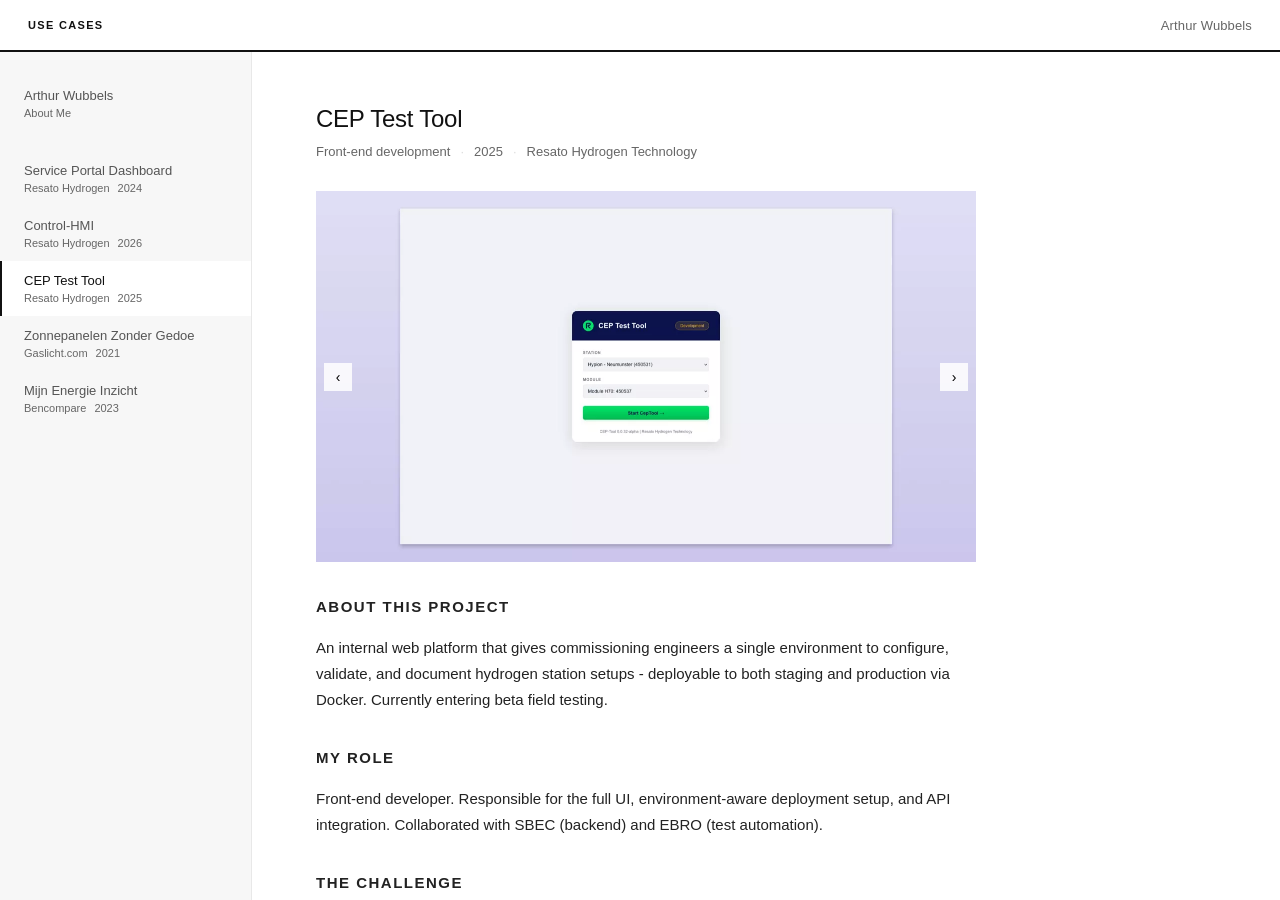
==== src/cep.html @ 1b11e28c "- Split use cases into separate pages and link sidebar" ====
<!DOCTYPE html>
<html lang="en">
<head>
  <meta charset="UTF-8">
  <meta name="viewport" content="width=device-width, initial-scale=1">
  <link rel="stylesheet" href="../style.css">
  <meta name="robots" content="noindex, nofollow">
  <title>CEP Test Tool, Arthur Wubbels</title>
</head>

<body>
<script src="../script.js" defer></script>

<header>
  <h1>Use Cases</h1>
  <span class="name">Arthur Wubbels</span>
</header>

<div class="main">

  <nav class="sidebar">
    <ul>
      <li>
        <a class="sidebar-item" style="margin-bottom: 20px" href="../index.html">
          <span class="item-title">Arthur Wubbels</span>
          <span class="item-meta">
            <span>About Me</span>
            <span></span>
          </span>
        </a>
      </li>
      <li>
        <a class="sidebar-item" href="dashboard.html">
          <span class="item-title">Service Portal Dashboard</span>
          <span class="item-meta">
            <span>Resato Hydrogen</span>
            <span>2024</span>
          </span>
        </a>
      </li>
      <li>
        <a class="sidebar-item" href="hmi.html">
          <span class="item-title">Control-HMI</span>
          <span class="item-meta">
            <span>Resato Hydrogen</span>
            <span>2026</span>
          </span>
        </a>
      </li>
      <li>
        <a class="sidebar-item active" href="cep.html">
          <span class="item-title">CEP Test Tool</span>
          <span class="item-meta">
            <span>Resato Hydrogen</span>
            <span>2025</span>
          </span>
        </a>
      </li>
      <li>
        <a class="sidebar-item" href="solarpanels.html">
          <span class="item-title">Zonnepanelen Zonder Gedoe</span>
          <span class="item-meta">
            <span>Gaslicht.com</span>
            <span>2021</span>
          </span>
        </a>
      </li>
      <li>
        <a class="sidebar-item" href="mei.html">
          <span class="item-title">Mijn Energie Inzicht</span>
          <span class="item-meta">
            <span>Bencompare</span>
            <span>2023</span>
          </span>
        </a>
      </li>
    </ul>
  </nav>

  <main class="content" id="content">

    <article class="case-panel active" id="cep">

      <h2 id="cep-title"></h2>
      <div class="case-meta">
        <span>Front-end development</span>
        <span>2025</span>
        <span>Resato Hydrogen Technology</span>
      </div>

      <div class="case-image">
        <div class="slide active" id="Cep1"><img src="../img/resato/RES_CEP1.webp"></div>
        <div class="slide" id="Cep2"><img src="../img/resato/RES_CEP2.webp"></div>
        <div class="slide" id="Cep3"><img src="../img/resato/RES_CEP3.webp"></div>
        <div class="slide" id="Cep4"><img src="../img/resato/RES_CEP4.webp"></div>
        <div class="slide" id="Cep5"><img src="../img/resato/RES_CEP5.webp"></div>
        <button class="slide-btn prev" onclick="slideNav(this,-1)">&#8249;</button>
        <button class="slide-btn next" onclick="slideNav(this,1)">&#8250;</button>
      </div>

      <div class="case-intro">
        <p class="section-label">About this project</p>
        <p id="cep-intro"></p>
      </div>

      <div class="case-role">
        <p class="section-label">My role</p>
        <p id="cep-role"></p>
      </div>

      <div class="case-refl">
        <p class="section-label">The challenge</p>
        <p id="cep-challenge"></p>
      </div>

      <div class="case-refl">
        <p class="section-label">Approach</p>
        <p id="cep-approach"></p>
      </div>

      <div class="case-refl">
        <p class="section-label">Result &amp; reflection</p>
        <p id="cep-result-p1"></p>
        <p id="cep-result-p2"></p>
        <div class="kpi-grid">
          <div class="kpi-tile">
            <span class="kpi-value" id="cep-kpi1-value"></span>
            <span class="kpi-label" id="cep-kpi1-label"></span>
          </div>
          <div class="kpi-tile">
            <span class="kpi-value" id="cep-kpi2-value"></span>
            <span class="kpi-label" id="cep-kpi2-label"></span>
          </div>
          <div class="kpi-tile">
            <span class="kpi-value" id="cep-kpi3-value"></span>
            <span class="kpi-label" id="cep-kpi3-label"></span>
          </div>
        </div>
      </div>

    </article>

  </main>
</div>

</body>
</html>
---- style.css ----
/* ── Reset ──────────────────────────────────────── */
*, *::before, *::after { box-sizing: border-box; margin: 0; padding: 0; }

/* ── Scrollbars ─────────────────────────────────── */
* {
    scrollbar-width: thin;
    scrollbar-color: #d8d8d8 transparent;
}
::-webkit-scrollbar { width: 4px; }
::-webkit-scrollbar-track { background: transparent; }
::-webkit-scrollbar-thumb { background: #d8d8d8; border-radius: 2px; }
::-webkit-scrollbar-thumb:hover { background: #bbb; }

/* ── Shell ──────────────────────────────────────── */
body {
    font-family: -apple-system, BlinkMacSystemFont, "Segoe UI", Helvetica, Arial, sans-serif;
    font-size: 16px;
    color: #111;
    background: #fff;
    height: 100vh;
    overflow: hidden;
    display: flex;
    flex-direction: column;
    -webkit-font-smoothing: antialiased;
}

/* ── Header ─────────────────────────────────────── */
header {
    height: 52px;
    flex-shrink: 0;
    display: flex;
    justify-content: space-between;
    align-items: center;
    padding: 0 28px;
    border-bottom: 2px solid #111;
}

header h1 {
    font-size: 11px;
    font-weight: 600;
    letter-spacing: 0.12em;
    text-transform: uppercase;
}

header .name {
    font-size: 13px;
    color: #666;
    letter-spacing: 0.01em;
}

/* ── Layout ─────────────────────────────────────── */
.main {
    flex: 1;
    display: flex;
    overflow: hidden;
}

/* ── Sidebar ─────────────────────────────────────── */
.sidebar {
    width: 252px;
    flex-shrink: 0;
    border-right: 1px solid #e8e8e8;
    background: #f7f7f7;
    overflow-y: auto;
    padding: 24px 0 40px;
}

.sidebar ul { list-style: none; }

.sidebar-item {
    display: block;
    padding: 12px 22px;
    cursor: pointer;
    border-left: 2px solid transparent;
    transition: background 0.12s ease;
    user-select: none;
}

.sidebar-item:hover {
    background: #efefef;
}

.sidebar-item.active {
    border-left-color: #111;
    background: #fff;
}

.item-title {
    display: block;
    font-size: 13px;
    font-weight: 500;
    color: #111;
    white-space: nowrap;
    overflow: hidden;
    text-overflow: ellipsis;
    margin-bottom: 4px;
}

.sidebar-item:not(.active) .item-title {
    color: #555;
}

.item-meta {
    display: flex;
    gap: 8px;
    font-size: 11px;
    color: #666;
}

/* ── Content ─────────────────────────────────────── */
.content {
    flex: 1;
    overflow-y: auto;
    padding: 52px 64px 72px;
}

/* All panels hidden; .active shown */
.case-panel {
    display: none;
    max-width: 660px;
}

.case-panel.active {
    display: block;
}

/* Title */
.case-panel h2 {
    font-size: 24px;
    font-weight: 400;
    letter-spacing: -0.01em;
    line-height: 1.25;
    margin-bottom: 10px;
}

/* Meta row with · separator */
.case-meta {
    display: flex;
    align-items: center;
    font-size: 13px;
    color: #666;
    margin-bottom: 32px;
}

.case-meta span + span::before {
    content: '·';
    margin: 0 10px;
    color: #ddd;
}

/* Image + slideshow */
.case-image {
    position: relative;
    width: 100%;
    aspect-ratio: 16 / 9;
    background: #f0f0f0;
    margin-bottom: 32px;
    overflow: hidden;
}

.case-image img {
    width: 100%;
    height: 100%;
    object-fit: cover;
    display: block;
}

.slide {
    display: none;
    width: 100%;
    height: 100%;
    align-items: center;
    justify-content: center;
}
.slide.active { display: flex; }

.slide span {
    font-size: 11px;
    letter-spacing: 0.1em;
    text-transform: uppercase;
    color: #737373;
}

.slide-btn {
    position: absolute;
    top: 50%;
    transform: translateY(-50%);
    background: rgba(255,255,255,0.85);
    border: none;
    width: 28px;
    height: 28px;
    cursor: pointer;
    font-size: 14px;
}
.slide-btn.prev { left: 8px; }
.slide-btn.next { right: 8px; }

/* ── Section label ───────────────────────────────── */
.section-label {
    font-size: 10px;
    font-weight: 600;
    letter-spacing: 0.1em;
    text-transform: uppercase;
    color: #666;
    margin-bottom: 8px;
}

/* ── Text blocks (intro / role / reflection) ─────── */
.case-intro,
.case-role,
.case-refl {
    margin: 32px 0;
}

.case-intro p,
.case-role p,
.case-refl p {
    font-size: 15px;
    color: #222;
    line-height: 1.75;
}

.case-intro p + p,
.case-role p + p,
.case-refl p + p {
    margin-top: 14px;
}

/* ── Work experience ─────────────────────────────── */
.work-entry {
    display: flex;
    align-items: flex-start;
    gap: 16px;
    margin-bottom: 24px;
    margin-top: 20px;
}

.work-logo-frame {
    width: 56px;
    height: 56px;
    border-radius: 10%;
    overflow: hidden;
    background: #f2f2f2;
    flex-shrink: 0;
}

.work-logo {
    width: 100%;
    height: 100%;
    padding: 4px;
    object-fit: cover;
    display: block;
}

.work-entry-content {
    flex: 1;
}

.work-entry-header {
    display: flex;
    justify-content: space-between;
    align-items: baseline;
    margin-bottom: 4px;
}

.work-company {
    font-size: 15px;
    font-weight: 500;
    color: #111;
}

.work-dates {
    font-size: 12px;
    color: #666;
    font-variant-numeric: tabular-nums;
}

.work-desc {
    font-size: 15px;
    color: #222;
    line-height: 1.75;
}

/* ── About me header ─────────────────────────────── */
.about-me-header {
    display: flex;
    align-items: center;
    gap: 20px;
    margin-bottom: 32px;
}

.about-me-photo {
    width: 72px;
    height: 72px;
    border-radius: 50%;
    overflow: hidden;
    background: #f2f2f2;
    flex-shrink: 0;
}

.about-me-photo img {
    width: 100%;
    height: 100%;
    object-fit: cover;
    display: block;
}

.about-me-header-text h2 {
    margin-bottom: 8px;
}

.about-me-header-text .case-meta {
    margin-bottom: 0;
}

/* ── KPI tiles ───────────────────────────────────── */
.kpi-grid {
    display: grid;
    grid-template-columns: repeat(auto-fit, minmax(120px, 1fr));
    gap: 8px;
    margin-top: 14px;
}

.kpi-tile {
    border: 1px solid #e8e8e8;
    padding: 14px 16px;
}

.kpi-value {
    display: block;
    font-size: 20px;
    font-weight: 500;
    color: #111;
    letter-spacing: -0.02em;
    font-variant-numeric: tabular-nums;
    margin-bottom: 5px;
    line-height: 1.1;
}

.kpi-label {
    display: block;
    font-size: 11px;
    color: #666;
    line-height: 1.45;
}

.kpi-icon {
    width: 200px;
    height: auto;
    object-fit: contain;
}

a.sidebar-item,
a.sidebar-item:visited {
    display: block;
    color: inherit;
    text-decoration: none;
}

/* ── Stack ───────────────────────────────────────── */
.case-stack {
    font-size: 12px;
    color: #666;
    letter-spacing: 0.02em;
    margin-top: 32px;
    padding-top: 24px;
    border-top: 1px solid #ececec;
}

/* ── Footer ──────────────────────────────────────── */
.content-footer {
    margin-top: 64px;
    font-size: 12px;
    color: #737373;
}

/* ── Mobile ──────────────────────────────────────── */
@media (max-width: 680px) {
    body { height: auto; overflow: auto; }

    .main { flex-direction: column; overflow: visible; }

    .sidebar {
        width: 100%;
        border-right: none;
        border-bottom: 1px solid #e8e8e8;
        padding: 12px 0;
    }

    .content { padding: 32px 20px 48px; }

    .kpi-grid { grid-template-columns: repeat(2, 1fr); }
}
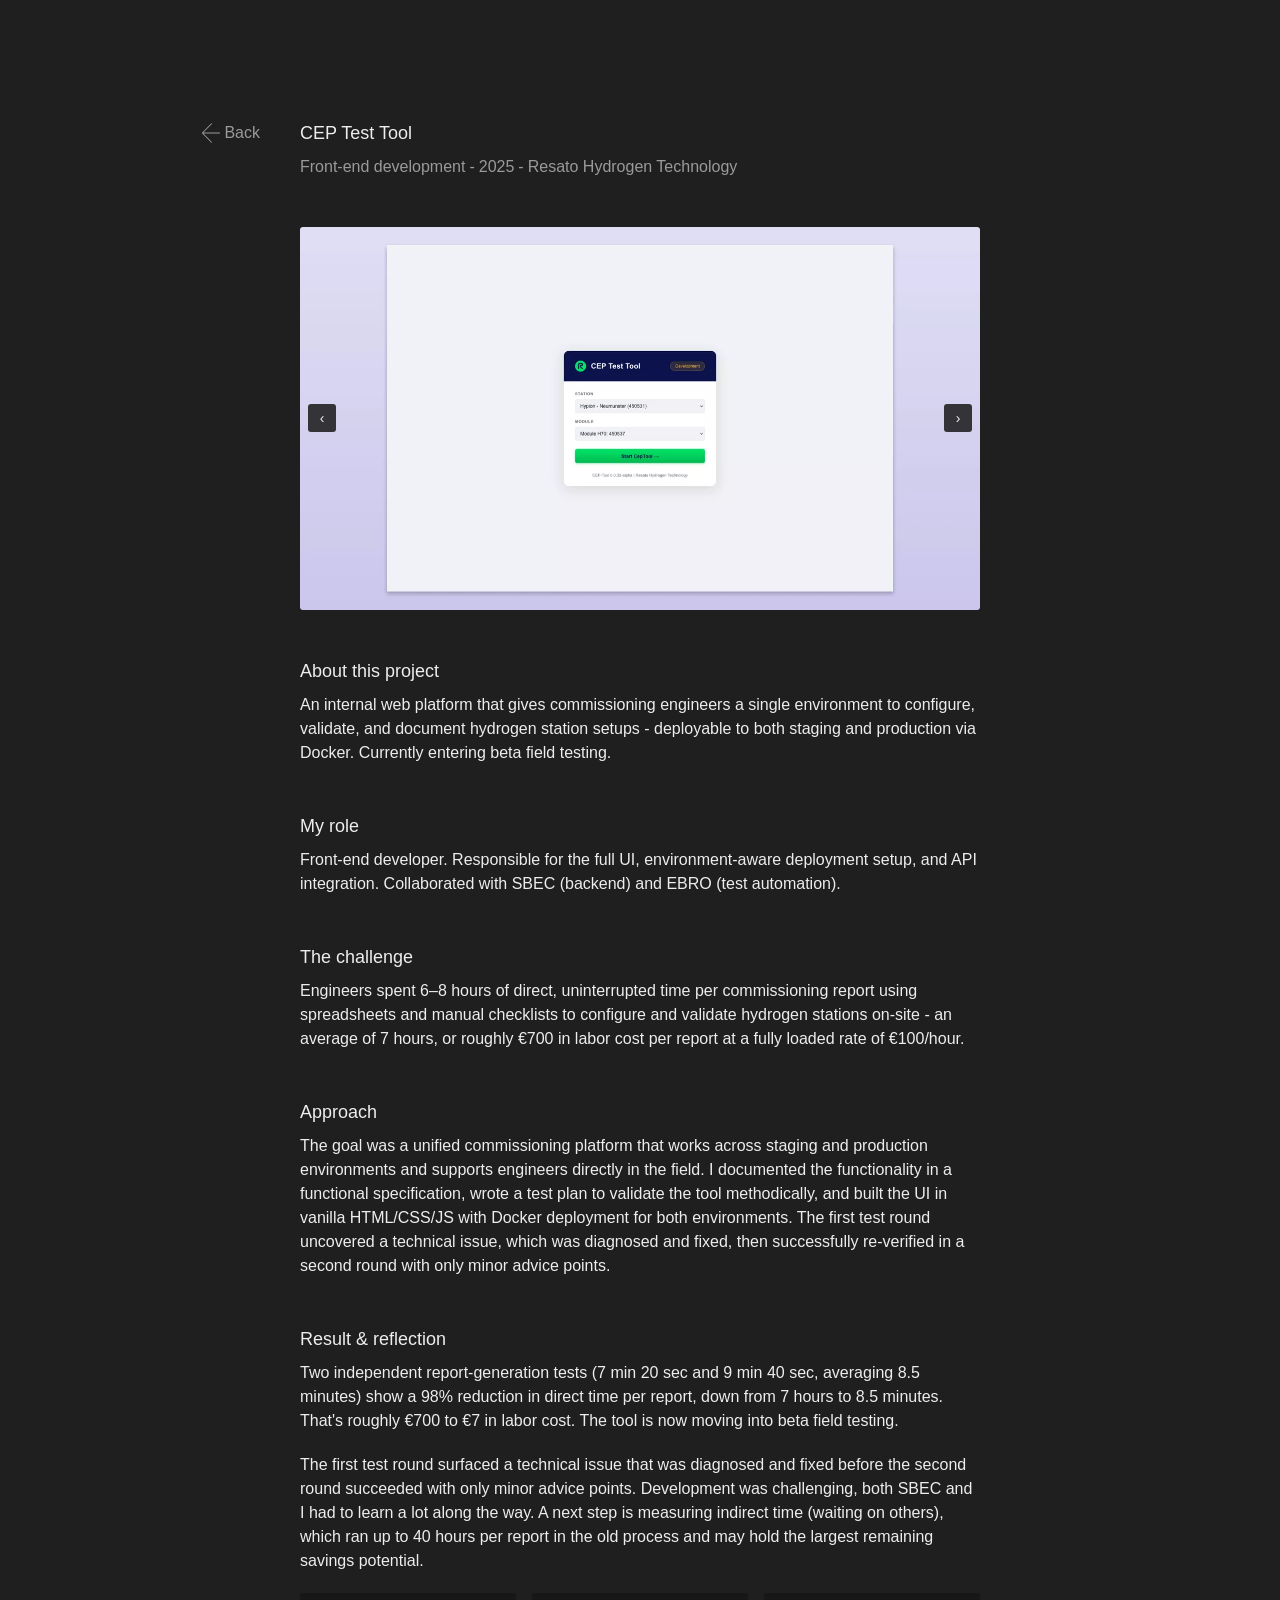
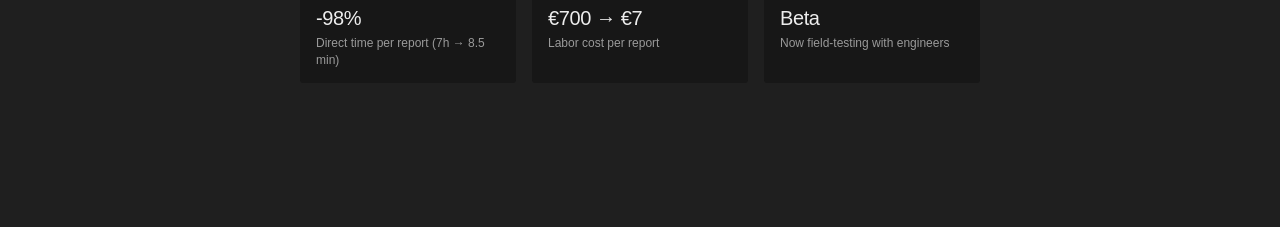
==== commit 2d8b915e: "- Added projects cards - Removed sidebar - UI improvements" ====
--- a/src/cep.html
+++ b/src/cep.html
@@ -11,81 +11,26 @@
 <body>
 <script src="../script.js" defer></script>
 
-<header>
-  <h1>Use Cases</h1>
-  <span class="name">Arthur Wubbels</span>
-</header>
-
 <div class="main">
-
-  <nav class="sidebar">
-    <ul>
-      <li>
-        <a class="sidebar-item" style="margin-bottom: 20px" href="../index.html">
-          <span class="item-title">Arthur Wubbels</span>
-          <span class="item-meta">
-            <span>About Me</span>
-            <span></span>
-          </span>
-        </a>
-      </li>
-      <li>
-        <a class="sidebar-item" href="dashboard.html">
-          <span class="item-title">Service Portal Dashboard</span>
-          <span class="item-meta">
-            <span>Resato Hydrogen</span>
-            <span>2024</span>
-          </span>
-        </a>
-      </li>
-      <li>
-        <a class="sidebar-item" href="hmi.html">
-          <span class="item-title">Control-HMI</span>
-          <span class="item-meta">
-            <span>Resato Hydrogen</span>
-            <span>2026</span>
-          </span>
-        </a>
-      </li>
-      <li>
-        <a class="sidebar-item active" href="cep.html">
-          <span class="item-title">CEP Test Tool</span>
-          <span class="item-meta">
-            <span>Resato Hydrogen</span>
-            <span>2025</span>
-          </span>
-        </a>
-      </li>
-      <li>
-        <a class="sidebar-item" href="solarpanels.html">
-          <span class="item-title">Zonnepanelen Zonder Gedoe</span>
-          <span class="item-meta">
-            <span>Gaslicht.com</span>
-            <span>2021</span>
-          </span>
-        </a>
-      </li>
-      <li>
-        <a class="sidebar-item" href="mei.html">
-          <span class="item-title">Mijn Energie Inzicht</span>
-          <span class="item-meta">
-            <span>Bencompare</span>
-            <span>2023</span>
-          </span>
-        </a>
-      </li>
-    </ul>
-  </nav>
 
   <main class="content" id="content">
 
     <article class="case-panel active" id="cep">
 
-      <h2 id="cep-title"></h2>
-      <div class="case-meta">
-        <span>Front-end development</span>
-        <span>2025</span>
-        <span>Resato Hydrogen Technology</span>
+      <a class="back-link" href="../index.html">
+        <svg class="back-link-icon" width="14" height="14" viewBox="0 0 14 14" fill="currentColor" aria-hidden="true">
+          <path d="M0 0H14V14H13V1.705L1.354 13.354L0.646 12.646L12.292 1H0Z"/>
+        </svg>
+        <span>Back</span>
+      </a>
+
+      <div class="case-intro">
+        <p class="section-label" id="cep-title"></p>
+        <div class="case-meta">
+          <span>Front-end development</span>
+          <span>2025</span>
+          <span>Resato Hydrogen Technology</span>
+        </div>
       </div>
 
       <div class="case-image">
--- a/style.css
+++ b/style.css
@@ -1,393 +1,258 @@
-/* ── Reset ──────────────────────────────────────── */
-*, *::before, *::after { box-sizing: border-box; margin: 0; padding: 0; }
-
-/* ── Scrollbars ─────────────────────────────────── */
+/* Reset */
 * {
-    scrollbar-width: thin;
-    scrollbar-color: #d8d8d8 transparent;
-}
-::-webkit-scrollbar { width: 4px; }
-::-webkit-scrollbar-track { background: transparent; }
-::-webkit-scrollbar-thumb { background: #d8d8d8; border-radius: 2px; }
-::-webkit-scrollbar-thumb:hover { background: #bbb; }
-
-/* ── Shell ──────────────────────────────────────── */
+    box-sizing: border-box;
+    margin: 0;
+    padding: 0;
+}
+
 body {
     font-family: -apple-system, BlinkMacSystemFont, "Segoe UI", Helvetica, Arial, sans-serif;
     font-size: 16px;
-    color: #111;
-    background: #fff;
-    height: 100vh;
-    overflow: hidden;
+    line-height: 1.5;
+    color: #ededed;
+    background-color: #1f1f1f;
+    -webkit-font-smoothing: antialiased;
+    scrollbar-width: thin;
+    scrollbar-color: #3a3a3a transparent;
+}
+
+a {
+    color: inherit;
+    text-decoration: underline;
+    text-decoration-thickness: 1px;
+    text-underline-offset: 2px;
+}
+
+a:hover {
+    color: #ffffff;
+}
+
+a:focus-visible {
+    outline: 1px solid #ededed;
+    outline-offset: 3px;
+}
+
+/* Page layout */
+.content {
+    padding: 120px 24px 96px;
+}
+
+.case-panel {
+    max-width: 680px;
+    margin: 0 auto;
+}
+
+/* Sections */
+.case-intro,
+.case-role,
+.case-refl {
+    margin-bottom: 48px;
+}
+
+.section-label {
+    font-size: 18px;
+    font-weight: 500;
+    margin-bottom: 8px;
+}
+
+article p + p {
+    margin-top: 20px;
+}
+
+article .section-label + p {
+    margin-top: 0;
+}
+
+.case-meta,
+.item-meta {
+    display: flex;
+    flex-wrap: wrap;
+    color: #9a9a9a;
+}
+
+.case-meta span + span::before,
+.item-meta span + span::before {
+    content: "-";
+    margin: 0 4px;
+}
+
+.item-meta {
+    font-size: 12px;
+}
+
+/* Work cards */
+.work-grid {
+    display: flex;
+    flex-wrap: wrap;
+    gap: 16px;
+    margin-top: 12px;
+    container-type: inline-size;
+}
+
+.work-card {
+    position: relative;
     display: flex;
     flex-direction: column;
-    -webkit-font-smoothing: antialiased;
-}
-
-/* ── Header ─────────────────────────────────────── */
-header {
-    height: 52px;
-    flex-shrink: 0;
-    display: flex;
-    justify-content: space-between;
-    align-items: center;
-    padding: 0 28px;
-    border-bottom: 2px solid #111;
-}
-
-header h1 {
-    font-size: 11px;
-    font-weight: 600;
-    letter-spacing: 0.12em;
-    text-transform: uppercase;
-}
-
-header .name {
-    font-size: 13px;
-    color: #666;
-    letter-spacing: 0.01em;
-}
-
-/* ── Layout ─────────────────────────────────────── */
-.main {
-    flex: 1;
-    display: flex;
-    overflow: hidden;
-}
-
-/* ── Sidebar ─────────────────────────────────────── */
-.sidebar {
-    width: 252px;
-    flex-shrink: 0;
-    border-right: 1px solid #e8e8e8;
-    background: #f7f7f7;
-    overflow-y: auto;
-    padding: 24px 0 40px;
-}
-
-.sidebar ul { list-style: none; }
-
-.sidebar-item {
-    display: block;
-    padding: 12px 22px;
-    cursor: pointer;
-    border-left: 2px solid transparent;
-    transition: background 0.12s ease;
-    user-select: none;
-}
-
-.sidebar-item:hover {
-    background: #efefef;
-}
-
-.sidebar-item.active {
-    border-left-color: #111;
-    background: #fff;
+    justify-content: flex-end;
+    align-items: flex-start;
+    flex: 0 0 calc((100% - 32px) / 3);
+    min-width: 0;
+    min-height: 120px;
+    padding: 10px;
+    border-radius: 3px;
+    background-color: #171717;
+    color: #ededed;
+    text-decoration: none;
+}
+
+.work-card:hover {
+    background-color: #111111;
+    color: #ededed;
+}
+
+.work-card-icon {
+    position: absolute;
+    top: 10px;
+    right: 10px;
 }
 
 .item-title {
     display: block;
-    font-size: 13px;
     font-weight: 500;
-    color: #111;
-    white-space: nowrap;
-    overflow: hidden;
-    text-overflow: ellipsis;
-    margin-bottom: 4px;
-}
-
-.sidebar-item:not(.active) .item-title {
-    color: #555;
-}
-
-.item-meta {
-    display: flex;
-    gap: 8px;
-    font-size: 11px;
-    color: #666;
-}
-
-/* ── Content ─────────────────────────────────────── */
-.content {
-    flex: 1;
-    overflow-y: auto;
-    padding: 52px 64px 72px;
-}
-
-/* All panels hidden; .active shown */
-.case-panel {
-    display: none;
-    max-width: 660px;
-}
-
-.case-panel.active {
-    display: block;
-}
-
-/* Title */
-.case-panel h2 {
-    font-size: 24px;
-    font-weight: 400;
-    letter-spacing: -0.01em;
-    line-height: 1.25;
-    margin-bottom: 10px;
-}
-
-/* Meta row with · separator */
-.case-meta {
-    display: flex;
-    align-items: center;
-    font-size: 13px;
-    color: #666;
-    margin-bottom: 32px;
-}
-
-.case-meta span + span::before {
-    content: '·';
-    margin: 0 10px;
-    color: #ddd;
-}
-
-/* Image + slideshow */
+}
+
+/* One card per row when the grid gets narrow */
+@container (max-width: 560px) {
+    .work-card {
+        flex-basis: 100%;
+    }
+}
+
+/* Case image and slider */
 .case-image {
     position: relative;
-    width: 100%;
     aspect-ratio: 16 / 9;
-    background: #f0f0f0;
-    margin-bottom: 32px;
+    margin-bottom: 48px;
+    border-radius: 3px;
+    background-color: #171717;
     overflow: hidden;
 }
 
 .case-image img {
+    display: block;
     width: 100%;
     height: 100%;
     object-fit: cover;
-    display: block;
 }
 
 .slide {
     display: none;
-    width: 100%;
     height: 100%;
-    align-items: center;
-    justify-content: center;
-}
-.slide.active { display: flex; }
-
-.slide span {
-    font-size: 11px;
-    letter-spacing: 0.1em;
-    text-transform: uppercase;
-    color: #737373;
+}
+
+.slide.active {
+    display: block;
 }
 
 .slide-btn {
     position: absolute;
     top: 50%;
     transform: translateY(-50%);
-    background: rgba(255,255,255,0.85);
-    border: none;
     width: 28px;
     height: 28px;
+    border: none;
+    border-radius: 3px;
+    background-color: rgba(23, 23, 23, 0.85);
+    color: #ededed;
+    font-size: 14px;
     cursor: pointer;
-    font-size: 14px;
-}
-.slide-btn.prev { left: 8px; }
-.slide-btn.next { right: 8px; }
-
-/* ── Section label ───────────────────────────────── */
-.section-label {
-    font-size: 10px;
-    font-weight: 600;
-    letter-spacing: 0.1em;
-    text-transform: uppercase;
-    color: #666;
-    margin-bottom: 8px;
-}
-
-/* ── Text blocks (intro / role / reflection) ─────── */
-.case-intro,
-.case-role,
-.case-refl {
-    margin: 32px 0;
-}
-
-.case-intro p,
-.case-role p,
-.case-refl p {
-    font-size: 15px;
-    color: #222;
-    line-height: 1.75;
-}
-
-.case-intro p + p,
-.case-role p + p,
-.case-refl p + p {
-    margin-top: 14px;
-}
-
-/* ── Work experience ─────────────────────────────── */
-.work-entry {
-    display: flex;
-    align-items: flex-start;
-    gap: 16px;
-    margin-bottom: 24px;
-    margin-top: 20px;
-}
-
-.work-logo-frame {
-    width: 56px;
-    height: 56px;
-    border-radius: 10%;
-    overflow: hidden;
-    background: #f2f2f2;
-    flex-shrink: 0;
-}
-
-.work-logo {
-    width: 100%;
-    height: 100%;
-    padding: 4px;
-    object-fit: cover;
-    display: block;
-}
-
-.work-entry-content {
-    flex: 1;
-}
-
-.work-entry-header {
-    display: flex;
-    justify-content: space-between;
-    align-items: baseline;
-    margin-bottom: 4px;
-}
-
-.work-company {
-    font-size: 15px;
-    font-weight: 500;
-    color: #111;
-}
-
-.work-dates {
-    font-size: 12px;
-    color: #666;
-    font-variant-numeric: tabular-nums;
-}
-
-.work-desc {
-    font-size: 15px;
-    color: #222;
-    line-height: 1.75;
-}
-
-/* ── About me header ─────────────────────────────── */
-.about-me-header {
-    display: flex;
-    align-items: center;
-    gap: 20px;
-    margin-bottom: 32px;
-}
-
-.about-me-photo {
-    width: 72px;
-    height: 72px;
-    border-radius: 50%;
-    overflow: hidden;
-    background: #f2f2f2;
-    flex-shrink: 0;
-}
-
-.about-me-photo img {
-    width: 100%;
-    height: 100%;
-    object-fit: cover;
-    display: block;
-}
-
-.about-me-header-text h2 {
-    margin-bottom: 8px;
-}
-
-.about-me-header-text .case-meta {
-    margin-bottom: 0;
-}
-
-/* ── KPI tiles ───────────────────────────────────── */
+}
+
+.slide-btn:hover {
+    background-color: #111111;
+}
+
+.slide-btn.prev {
+    left: 8px;
+}
+
+.slide-btn.next {
+    right: 8px;
+}
+
+/* KPI tiles */
 .kpi-grid {
     display: grid;
     grid-template-columns: repeat(auto-fit, minmax(120px, 1fr));
-    gap: 8px;
-    margin-top: 14px;
+    gap: 16px;
+    margin-top: 20px;
 }
 
 .kpi-tile {
-    border: 1px solid #e8e8e8;
     padding: 14px 16px;
+    border-radius: 3px;
+    background-color: #171717;
 }
 
 .kpi-value {
     display: block;
     font-size: 20px;
     font-weight: 500;
-    color: #111;
+    line-height: 1.1;
     letter-spacing: -0.02em;
     font-variant-numeric: tabular-nums;
-    margin-bottom: 5px;
-    line-height: 1.1;
+    margin-bottom: 6px;
 }
 
 .kpi-label {
     display: block;
-    font-size: 11px;
-    color: #666;
+    font-size: 12px;
     line-height: 1.45;
+    color: #9a9a9a;
 }
 
 .kpi-icon {
     width: 200px;
     height: auto;
-    object-fit: contain;
-}
-
-a.sidebar-item,
-a.sidebar-item:visited {
-    display: block;
-    color: inherit;
+}
+
+/* Back link */
+.back-link {
+    display: inline-flex;
+    align-items: center;
+    gap: 6px;
+    margin-bottom: 32px;
+    color: #9a9a9a;
     text-decoration: none;
 }
 
-/* ── Stack ───────────────────────────────────────── */
-.case-stack {
-    font-size: 12px;
-    color: #666;
-    letter-spacing: 0.02em;
-    margin-top: 32px;
-    padding-top: 24px;
-    border-top: 1px solid #ececec;
-}
-
-/* ── Footer ──────────────────────────────────────── */
-.content-footer {
-    margin-top: 64px;
-    font-size: 12px;
-    color: #737373;
-}
-
-/* ── Mobile ──────────────────────────────────────── */
+.back-link:hover {
+    color: #ededed;
+}
+
+.back-link-icon {
+    transform: rotate(-135deg);
+}
+
+/* Big screens: back link sticks next to the content */
+@media (min-width: 960px) {
+    .back-link {
+        position: fixed;
+        top: 121px;
+        left: calc(50% - 340px - 40px);
+        transform: translateX(-100%);
+        margin: 0;
+        white-space: nowrap;
+    }
+}
+
+/* Small screens */
 @media (max-width: 680px) {
-    body { height: auto; overflow: auto; }
-
-    .main { flex-direction: column; overflow: visible; }
-
-    .sidebar {
-        width: 100%;
-        border-right: none;
-        border-bottom: 1px solid #e8e8e8;
-        padding: 12px 0;
-    }
-
-    .content { padding: 32px 20px 48px; }
-
-    .kpi-grid { grid-template-columns: repeat(2, 1fr); }
+    .content {
+        padding: 48px 20px 64px;
+    }
+
+    .kpi-grid {
+        grid-template-columns: repeat(2, 1fr);
+    }
 }
